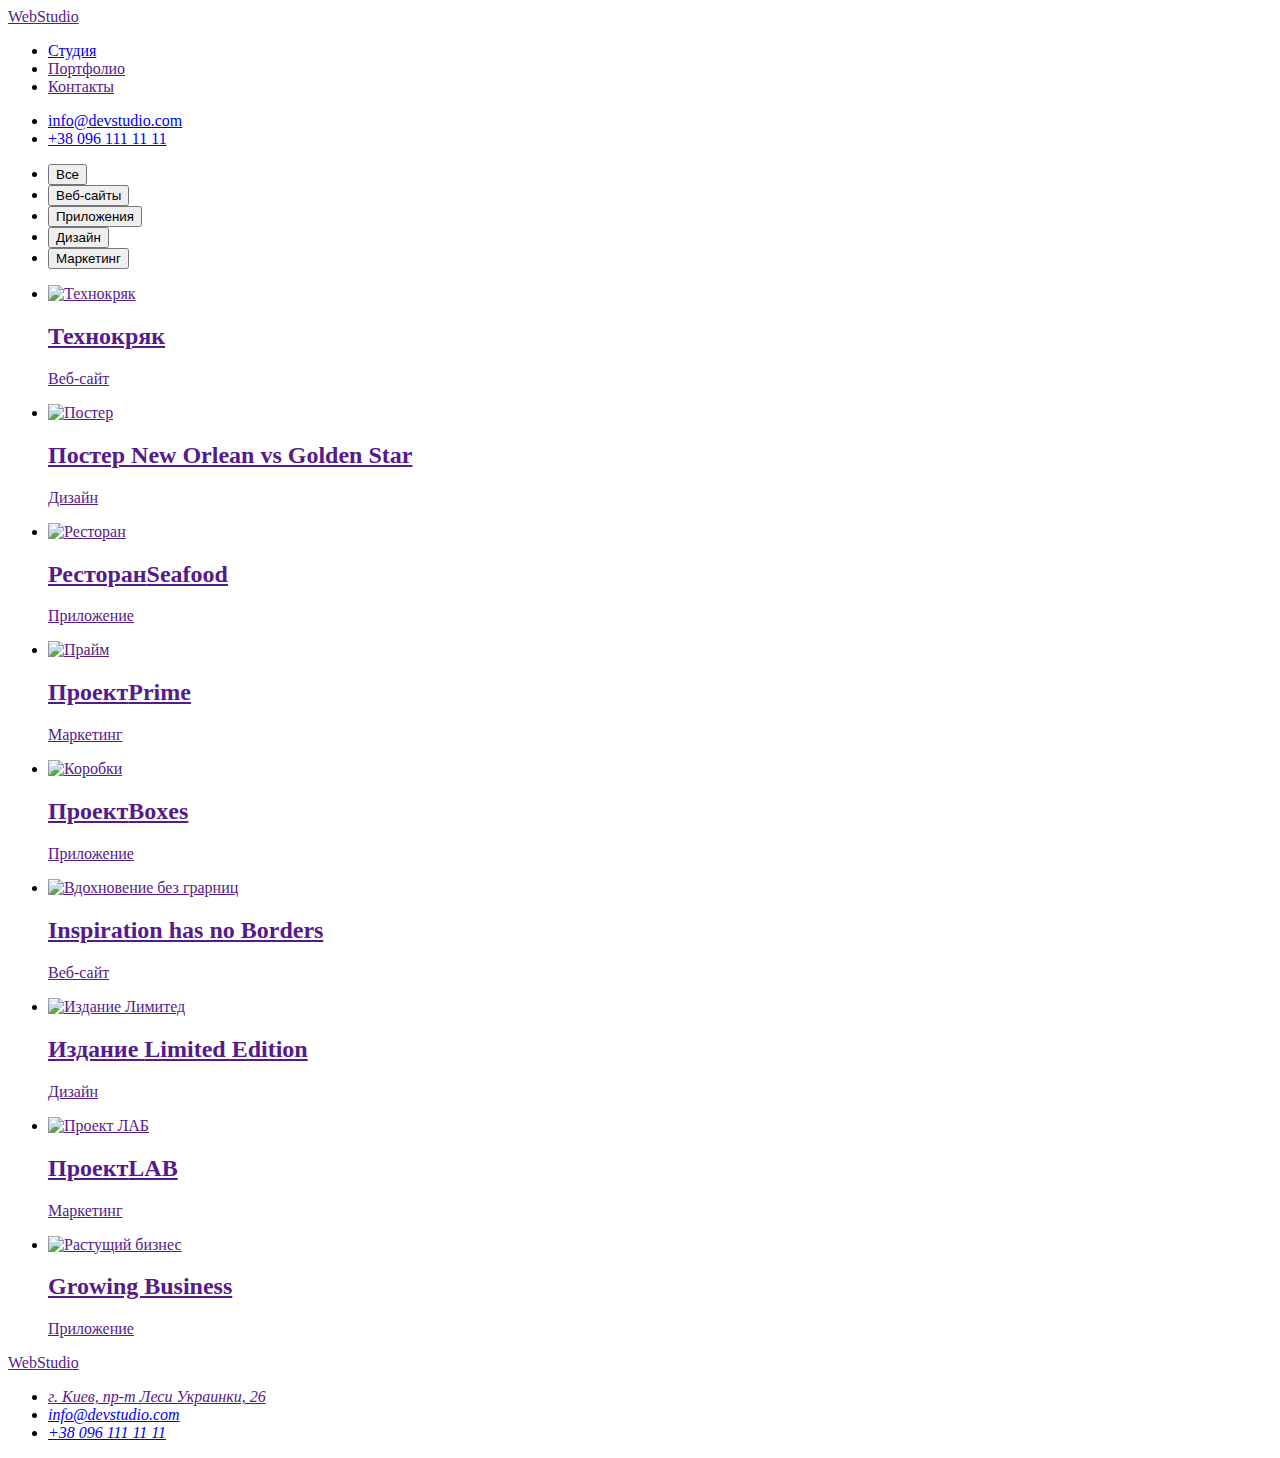
==== portfolio.html @ 0b183301 "Add files via upload" ====
<!DOCTYPE html>
<html lang="ru">

<head>
    <meta charset="UTF-8">
    <meta http-equiv="X-UA-Compatible" content="IE=edge">
    <meta name="viewport" content="width=device-width, initial-scale=1.0">
    <title>WebStudio</title>
    <link rel="preconnect" href="https://fonts.googleapis.com">
    <link rel="preconnect" href="https://fonts.gstatic.com" crossorigin>
    <link
        href="https://fonts.googleapis.com/css2?family=Raleway:wght@700&family=Roboto:wght@400;500;700;900&display=swap"
        rel="stylesheet">
    <link rel="stylesheet" href="https://cdnjs.cloudflare.com/ajax/libs/modern-normalize/1.1.0/modern-normalize.min.css"
            integrity="sha512-wpPYUAdjBVSE4KJnH1VR1HeZfpl1ub8YT/NKx4PuQ5NmX2tKuGu6U/JRp5y+Y8XG2tV+wKQpNHVUX03MfMFn9Q=="
            crossorigin="anonymous" referrerpolicy="no-referrer" />
    <link rel="stylesheet" href="./css/styles.css">
</head>
<body>
    <header class="header">
        <header class="header">
            <nav class="navigation">
                <a class="logo link" href="" lang="en">Web<span class="colorchange">Studio</span></a>
            <ul class="nav-list list">
                <li class="nav-list-item">
                    <a class="nav-list-link link" href="index.html">Студия</a>
                </li>
                <li class="nav-list-item">
                    <a class="nav-list-link link current" href="">Портфолио</a>
                </li>
                <li class="nav-list-item">
                    <a class="nav-list-link link" href="">Контакты</a>
                </li>
            </ul>
        </nav>
        <ul class="contact-list list">
            <li><a class="contact-mail link" href="mailto:info@devstudio.com">info@devstudio.com</a></li>
            <li><a class="contact-number link" href="tel:+38096111111">+38 096 111 11 11</a></li>
        </ul>
    </header>
    <main>
        <section class="hero-portfolio">
            <h1 hidden>Портфолио</h1>
            <ul class="filter-list list">
                <li><button class="filter-btn" type="button">Все</button></li>
                <li><button class="filter-btn" type="button">Веб-сайты</button></li>
                <li><button class="filter-btn" type="button">Приложения</button></li>
                <li><button class="filter-btn" type="button">Дизайн</button></li>
                <li><button class="filter-btn" type="button">Маркетинг</button></li>
            </ul>
            <ul class="project-list list">
                <li><a class="link" href="">
                    <img src="./images/imgportfolio/technokpiak.jpg" alt="Технокряк" width="370" height="294">
                    <h2 class="subtittle">Технокряк</h2>
                    <p class="text">Веб-сайт</p>
                    </a>
                </li>
                <li><a class="link" href="">
                    <img src="./images/imgportfolio/neworlean.jpg" alt="Постер" width="370" height="294">
                    <h2 class="subtittle">Постер <span lang="en">New Orlean vs Golden Star</span></h2>
                    <p class="text">Дизайн</p>
                    </a>
                </li>
                <li><a class="link" href="">
                    <img src="./images/imgportfolio/seafood.jpg" alt="Ресторан" width="370" height="294">
                    <h2 class="subtittle">Ресторан<span lang="en">Seafood</span></h2>
                    <p class="text">Приложение</p>
                    </a>
                    </li>
                <li><a class="link" href="">
                    <img src="./images/imgportfolio/prime.jpg" alt="Прайм" width="370" height="294">
                    <h2 class="subtittle">Проект<span lang="en">Prime</span></h2>
                    <p class="text">Маркетинг</p>
                    </a>
                </li>
                <li><a class="link" href="">
                    <img src="./images/imgportfolio/boxes.jpg" alt="Коробки" width="370" height="294">
                    <h2 class="subtittle">Проект<span lang="en">Boxes</span></h2>
                    <p class="text">Приложение</p>
                    </a>
                </li>
                <li><a class="link" href="">
                    <img src="./images/imgportfolio/inspiration.jpg" alt="Вдохновение без грарниц" width="370" height="294">
                    <h2 class="subtittle"><span lang="en">Inspiration has no Borders</span></h2>
                    <p class="text">Веб-сайт</p>
                    </a>
                </li>
                <li><a class="link" href="">
                    <img src="./images/imgportfolio/limited.jpg" alt="Издание Лимитед" width="370" height="294">
                    <h2 class="subtittle">Издание <span lang="en">Limited Edition</span></h2>
                    <p class="text">Дизайн</p>
                    </a>
                </li>
                <li><a class="link" href="">
                    <img src="./images/imgportfolio/lab.jpg" alt="Проект ЛАБ" width="370" height="294">
                    <h2 class="subtittle">Проект<span lang="en">LAB</span></h2>
                    <p class="text">Маркетинг</p>
                    </a>
                </li>
                <li><a class="link" href="">
                    <img src="./images/imgportfolio/growing.jpg" alt="Растущий бизнес" width="370" height="294">
                    <h2 class="subtittle"><span lang="en">Growing Business</span></h2>
                    <p class="text">Приложение</p>
                    </a>
                </li>
            </ul>
        </section>
    </main>
    <footer class="footer">
        <a class="logo link" href="" lang="en">Web<span class="colorchange2">Studio</span></a>
        <address>
            <ul class="adress-list list">
                <li><a class="adress link" href="">г. Киев, пр-т Леси Украинки, 26</a></li>
                <li><a class="contact-mail link" href="mailto:info@devstudio.com">info@devstudio.com</a></li>
                <li><a class="contact-number link" href="tel:+38096111111">+38 096 111 11 11</a></li>
            </ul>
        </address>
    </footer>
    
    </body>
    
    </html>
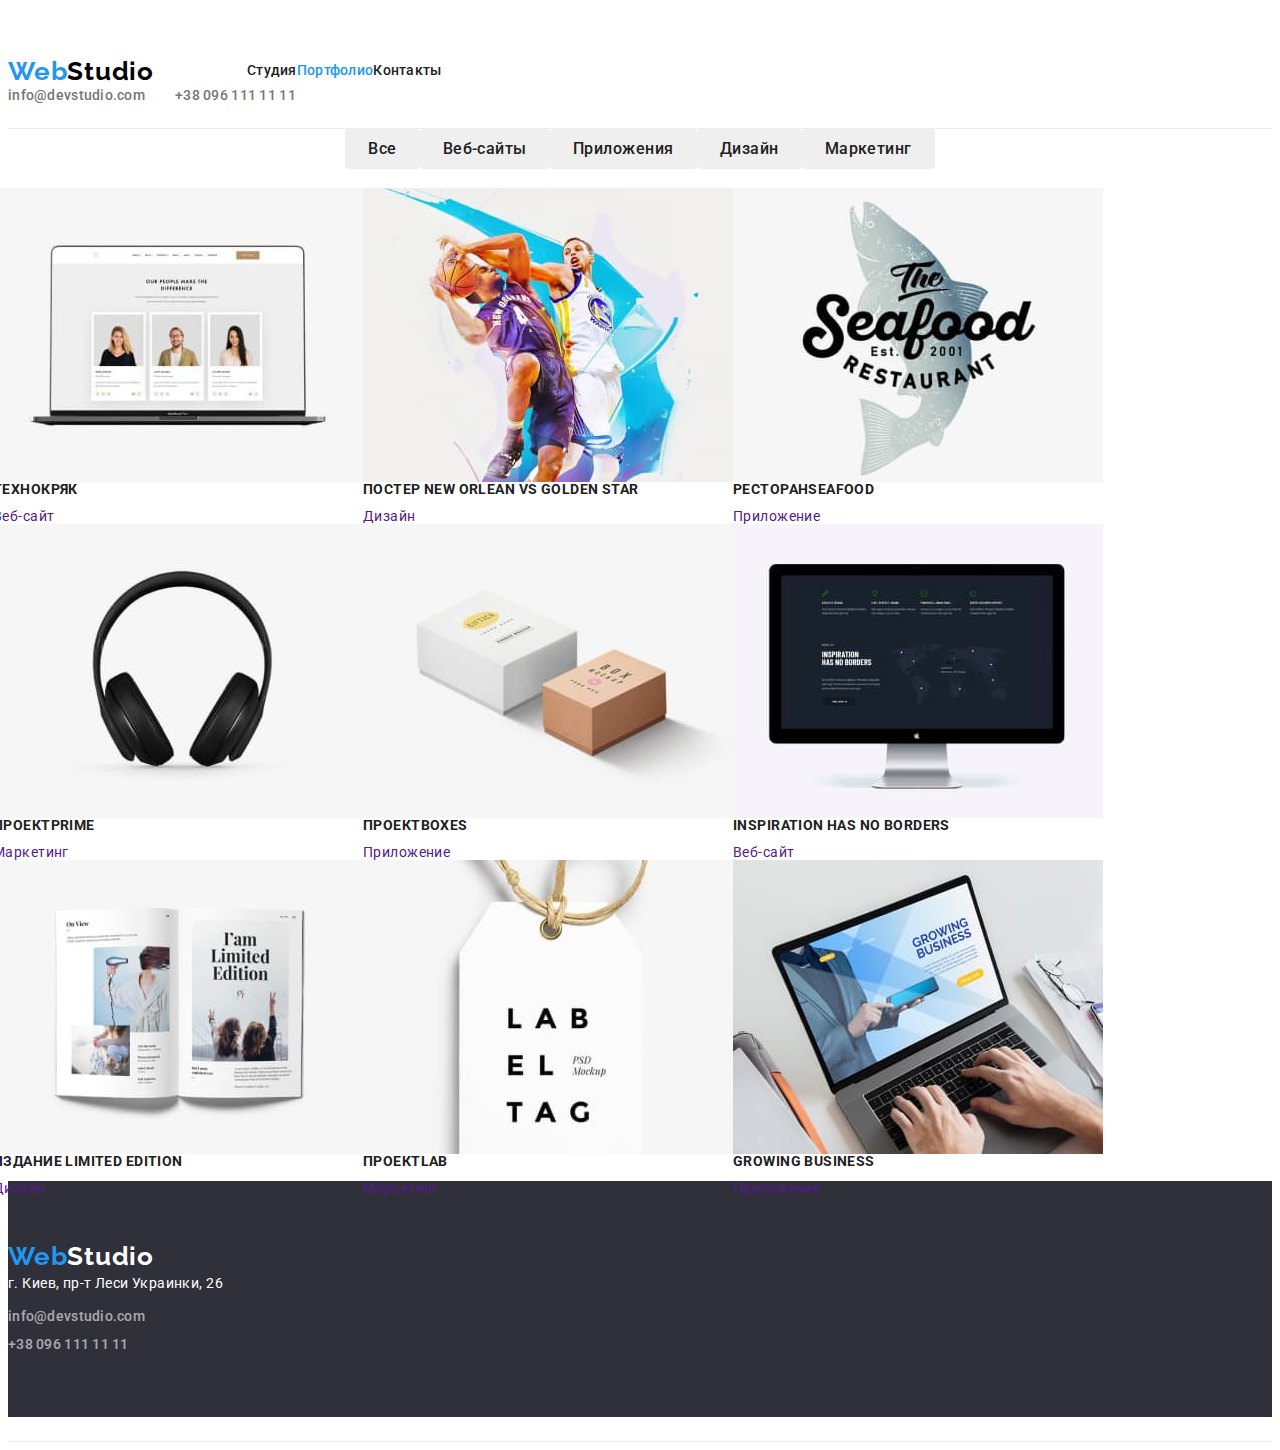
==== commit 881cfae5: "updated all" ====
--- a/portfolio.html
+++ b/portfolio.html
@@ -116,7 +116,5 @@
             </ul>
         </address>
     </footer>
-    
     </body>
-    
     </html>
--- a/css/styles.css
+++ b/css/styles.css
@@ -0,0 +1,384 @@
+:root {
+    --primary-font-family:'Roboto',
+        sans-serif;
+    --secondary-font-family:'Raleway',
+        sans-serif;
+    --primary-text-color-theme-light: #757575;
+    --secondary-text-color-theme-light: #212121;
+    --primary-text-color-theme-dark: #FFFFFF99;
+    --secondary-text-color-theme-dark: #FFFFFF;
+    --accent-color: #2196F3;
+    --logo-text-color-top: #000000;
+    --primary-background-color: #FFFFFF;
+    --secondary-backround-color: #2F303A;
+    --section-backround-colour: #F5F4FA;
+    --border-color: #EEEEEE;
+}
+
+body {
+    font-family: var(--primary-font-family);
+    font-size: 14px;
+    letter-spacing: 0.03em;
+    color: var(--primary-text-color-theme-light);
+    background-color: var(--primary-background-color);
+}
+
+h1, h2, h3, p {
+    margin-top: 0px;
+    margin-bottom: 0px;
+}
+
+ul, ol {
+    margin-top: 0px;
+    margin-bottom: 0;
+    padding-left: 0;
+}
+
+img {
+    display: block;
+}
+
+.section {
+    padding: 94px 0px;
+}
+
+/*===HEADER===*/
+
+.header {
+    padding-top: 24px;
+    padding-bottom: 24px;
+    border-bottom: 1px solid #ececec;
+}
+.container {
+    width: 1200px;
+    padding-left: 15px;
+    padding-right: 15px;
+    margin-left: auto;
+    margin-right: auto;
+}
+.header-container {
+    display: flex;
+    align-items: center;
+}
+
+.navigation {
+    display: flex;
+}
+
+.nav-list {
+    display: flex;
+    align-items: center;
+}
+
+.list {
+    list-style: none;
+}
+
+.link {
+    text-decoration: none;
+}
+
+.logo {
+    margin-right: 93px;
+    font-family: var(--secondary-font-family);
+    font-weight: 700;
+    font-size: 26px;
+    line-height: 1.19;
+    letter-spacing: 0.03em;
+    color: var(--accent-color);
+}
+
+.colorchange {
+    color:var(--logo-text-color-top);
+}
+
+.nav-list .item +.item {
+    margin-left: 50px;
+}
+
+.nav-list-link {
+    display: block;
+    
+    font-weight: 500;
+    font-size: 14px;
+    line-height: 1.14;
+    letter-spacing: 0.02em;
+    color: var(--secondary-text-color-theme-light);
+}
+
+.nav-list-link:hover,
+.nav-list-link:focus,
+.contact-mail:hover,
+.contact-number:hover,
+.nav-list .link.current {
+  color: var(--accent-color);
+}
+
+.contact-list {
+    display: flex;
+    margin-left: auto;
+}
+
+.contact-mail,
+.contact-number {
+    font-weight: 500;
+    line-height: 1.14;
+    letter-spacing: 0.02em;
+    color: var(--primary-text-color-theme-light);
+}
+
+.contact-mail {
+    margin-right: 30px;
+}
+
+/*===HERO===*/
+
+.hero {
+    background-color: var(--secondary-backround-color);
+}
+
+.section .hero {
+    padding: 200px 0px;
+    text-align: center;
+}
+
+.main-tittle {
+    margin: 0 auto 30px auto;
+    max-width: 696px;
+    font-weight: 900;
+    font-size: 44px;
+    line-height: 1.36;
+    letter-spacing: 0.06em;
+    text-align: center;
+    text-transform: uppercase;
+    color: var(--secondary-text-color-theme-dark);
+}
+
+.modal-btn {
+    display: block;
+    min-width: 200px;
+    min-height: 50px;
+    padding: 10px 32px;
+    margin: 0px auto;
+    border: none;
+    background: var(--accent-color);
+    box-shadow: 0px 4px 4px rgba(0, 0, 0, 0.15);
+    border-radius: 4px;
+    cursor: pointer;
+    
+    font-family: var(--primary-font-family);
+    font-weight: 700;
+    font-size: 16px;
+    line-height: 1.88;
+    text-align: center;
+    letter-spacing: 0.06em;
+    color: var(--primary-background-color);
+}
+
+/*===FEATURE===*/
+
+.feature-list {
+    display: flex;
+}
+
+.feature-item {
+    width: calc((100% - 120px) / 4);
+}
+
+.feature-item:not(:last-child) {
+    margin-right: 30px;
+}
+
+.subtittle {
+    margin-bottom: 10px;
+    
+    font-weight: 700;
+    font-size: 14px;
+    line-height: 1.14;
+    text-transform: uppercase;
+    color: var(--secondary-text-color-theme-light);
+}
+
+.feature-list .text {
+    font-size: 14px;
+    line-height: 1.71;
+    letter-spacing: 0.03em;
+}
+
+
+/*===SERVICE===*/
+
+
+.tittle {
+    margin-bottom: 50px;
+
+    font-weight: 700;
+    font-size: 36px;
+    line-height: 1.17;
+    text-align: center;
+    color: var(--secondary-text-color-theme-light);
+}
+
+.section.services {
+    padding-top: 0;
+}
+
+.services-list {
+    display: flex;
+    justify-content: space-between;
+}
+
+/*===TEAM===*/
+
+.team {
+    background-color: var(--section-backround-colour);
+}
+
+.team-list {
+    display: flex;
+    flex-wrap: wrap;
+    margin-left: -30px;
+    margin-top: -30px;
+}
+    
+.team-card {
+    flex-basis: calc((100% - 120px) / 4);
+    margin-left: 30px;
+    margin-top: 30 px;
+    border-bottom: 1px solid var(--border-color);
+}   
+
+.card {
+    margin-bottom: 30px;
+ }
+
+.team-list .name {
+    margin-bottom: 10px;
+    font-weight: 500;
+    font-size: 16px;
+    line-height: 1.19;
+    text-align: center;
+    letter-spacing: 0.03em;
+    color: var(--secondary-text-color-theme-light);
+}
+
+.team-list .text {
+    margin-bottom: 30px;
+    font-size: 16px;
+    line-height: 1.19;
+    text-align: center;
+    letter-spacing: 0.03em;
+}
+
+/*===Footer===*/
+
+.footer {
+    padding: 60px 0px;
+    background-color: var(--secondary-backround-color);
+}
+
+.footer-container .logo {
+    display: block;
+    margin-bottom: 20px;
+}
+
+.colorchange2 {
+    color: var(--primary-background-color);
+}
+
+.adress-list {
+    font-style: normal;
+    font-weight: 400;
+    font-size: 14px;
+    line-height: 1.71;
+    letter-spacing: 0.03em;
+}
+
+.adress-list .adress {
+    display: inline-block;
+    color: var(--secondary-text-color-theme-dark);
+    margin-bottom: 9px;
+}
+
+.adress-list .contact-mail,
+.adress-list .contact-number {
+    color: var(--primary-text-color-theme-dark);
+}
+
+.adress-list .contact-mail {
+    display: inline-block;
+    margin-bottom: 9px;
+}
+
+/*Портфолиио*/
+
+.filter-list {
+    display: flex;
+    justify-content: center;
+    align-self: flex-start;
+    margin-bottom: 34px;
+}
+
+.filter-list .filter + .filter {
+    margin-left: 8px;
+}
+
+.filter-btn {
+    display: inline-block;
+    padding: 6px 22px;
+    border: 1px solid transparent;
+    border-radius: 4px;
+    
+    font-family: var(--primary-font-family);
+    font-weight: 500;
+    font-size: 16px;
+    line-height: 1.62;    
+    text-align: center;
+    letter-spacing: 0.03em;
+    color: var(--secondary-text-color-theme-light);
+    cursor: pointer;
+}
+
+.filter-btn:hover,
+.filter-btn:focus,
+.filter-btn:active {
+    color: var(--secondary-text-color-theme-dark);
+    background-color: var(--accent-color);
+}
+
+.project-list {
+    display: flex;
+    flex-wrap: wrap;
+    margin: -15px;
+}
+
+.project {
+    width: calc((100 - 90px) / 3);
+    margin: 15px;
+    border-bottom: 1px solid var(--border-color);
+}
+
+.text-box {
+    padding: 20px 24px;
+}
+
+.text-box .subtittle {
+    font-weight: 700;
+    font-size: 18px;
+    line-height: 2;
+    letter-spacing: 0.06em;
+    color: var(--secondary-text-color-theme-light);
+    text-transform: none;
+}
+
+.text-box .text {
+    font-weight: 400;
+    font-size: 16px;
+    line-height: 1.88;
+    color: var(--primary-text-color-theme-light);
+}
+
+
+
+
+
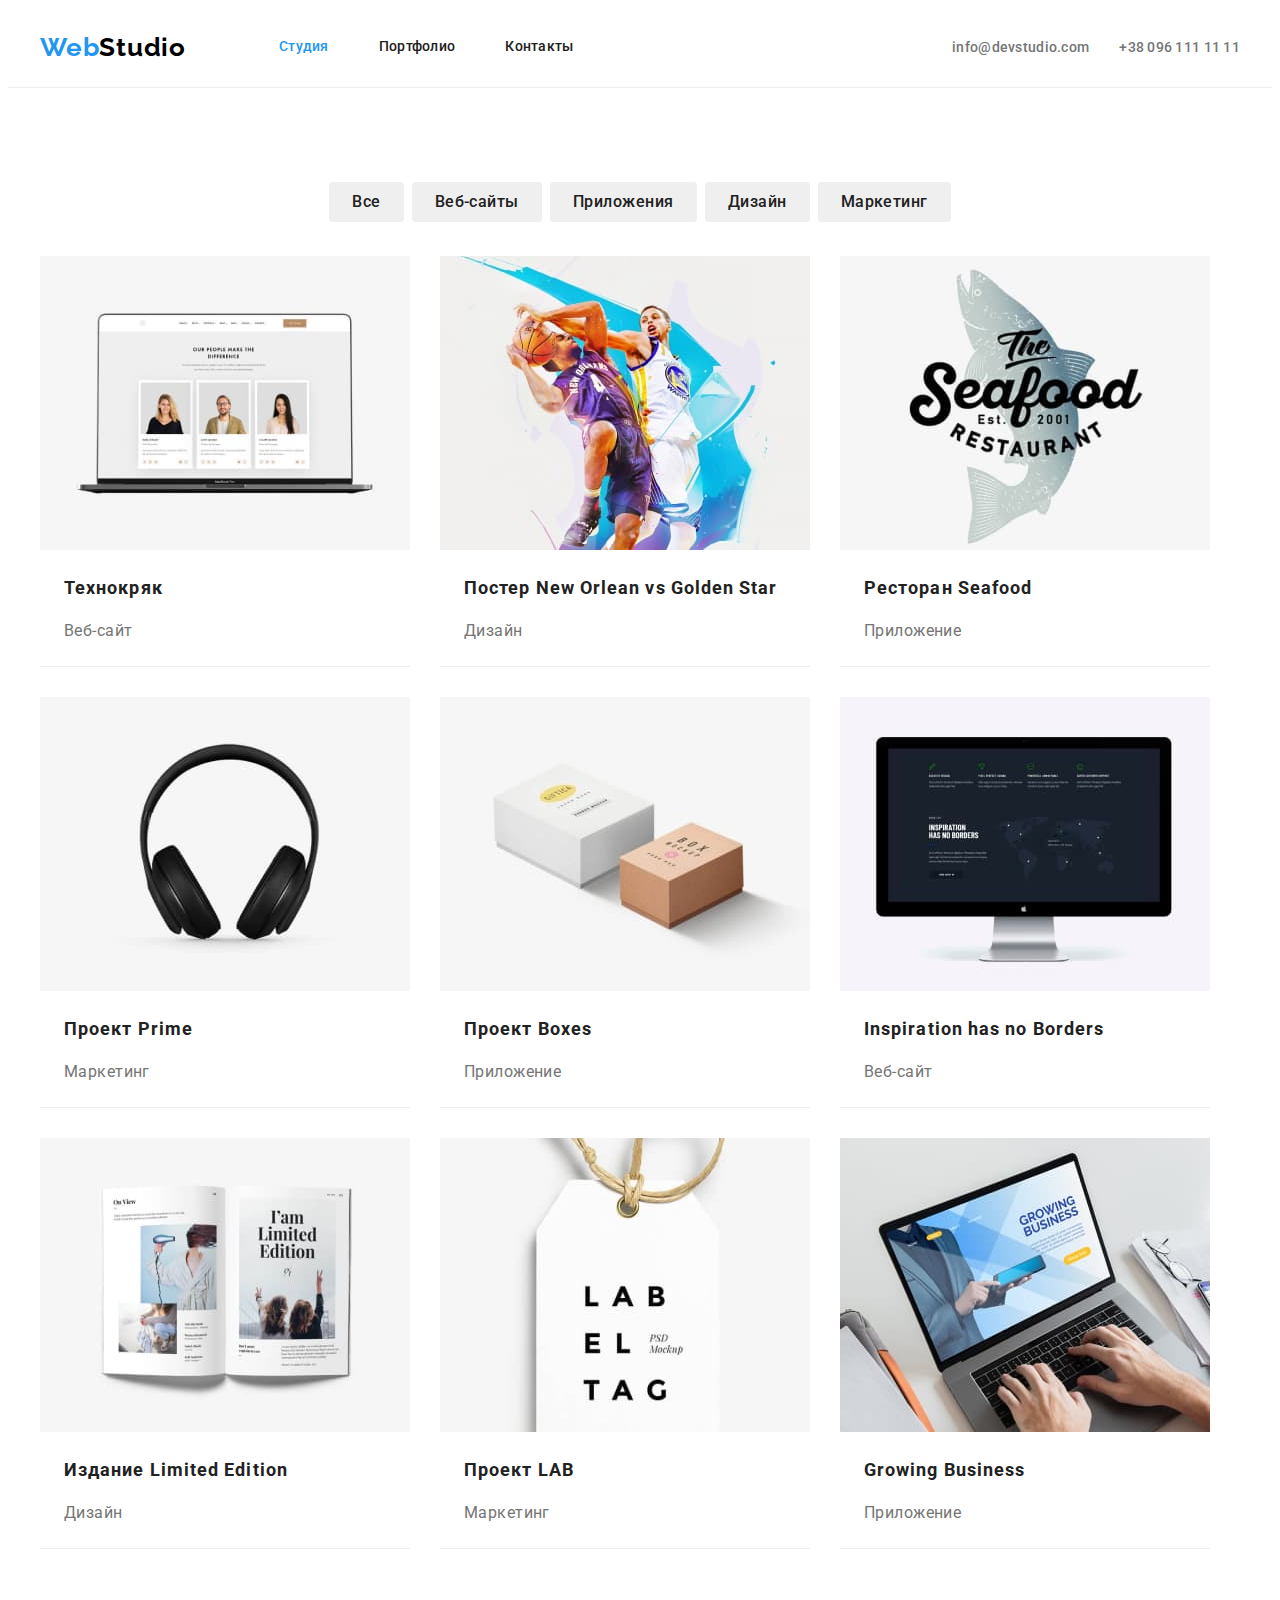
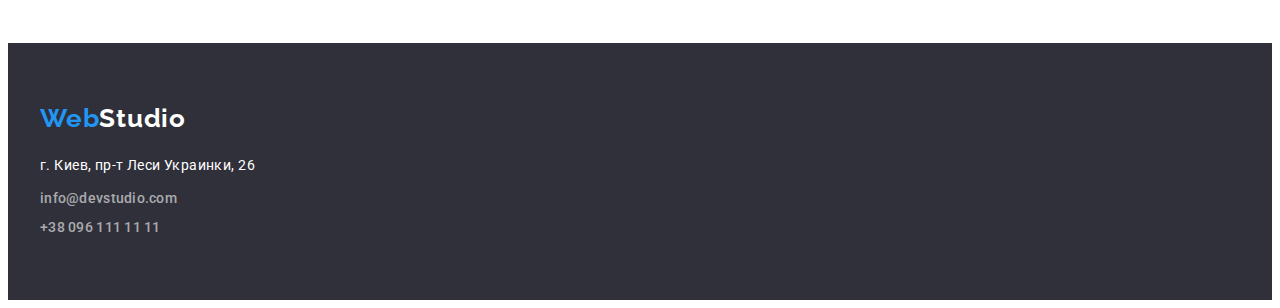
==== commit 3fd8f28a: "update all" ====
--- a/portfolio.html
+++ b/portfolio.html
@@ -18,103 +18,139 @@
 </head>
 <body>
     <header class="header">
-        <header class="header">
+        <div class="container header-container">
             <nav class="navigation">
                 <a class="logo link" href="" lang="en">Web<span class="colorchange">Studio</span></a>
-            <ul class="nav-list list">
-                <li class="nav-list-item">
-                    <a class="nav-list-link link" href="index.html">Студия</a>
-                </li>
-                <li class="nav-list-item">
-                    <a class="nav-list-link link current" href="">Портфолио</a>
-                </li>
-                <li class="nav-list-item">
-                    <a class="nav-list-link link" href="">Контакты</a>
-                </li>
+                <ul class="nav-list list">
+                    <li class="item">
+                        <a class="nav-list-link link current" href="">Студия</a>
+                    </li>
+                    <li class="item">
+                        <a class="nav-list-link link" href="./portfolio.html">Портфолио</a>
+                    </li>
+                    <li class="item">
+                        <a class="nav-list-link link" href="">Контакты</a>
+                    </li>
+                </ul>
+            </nav>
+            <ul class="contact-list list">
+                <li><a class="contact-mail link" href="mailto:info@devstudio.com">info@devstudio.com</a></li>
+                <li><a class="contact-number link" href="tel:+38096111111">+38 096 111 11 11</a></li>
             </ul>
-        </nav>
-        <ul class="contact-list list">
-            <li><a class="contact-mail link" href="mailto:info@devstudio.com">info@devstudio.com</a></li>
-            <li><a class="contact-number link" href="tel:+38096111111">+38 096 111 11 11</a></li>
-        </ul>
-    </header>
+        </div>
+    </header> 
     <main>
-        <section class="hero-portfolio">
+        <section class="section hero-portfolio">
             <h1 hidden>Портфолио</h1>
-            <ul class="filter-list list">
-                <li><button class="filter-btn" type="button">Все</button></li>
-                <li><button class="filter-btn" type="button">Веб-сайты</button></li>
-                <li><button class="filter-btn" type="button">Приложения</button></li>
-                <li><button class="filter-btn" type="button">Дизайн</button></li>
-                <li><button class="filter-btn" type="button">Маркетинг</button></li>
-            </ul>
+            <div class="container filter-container">
+                <ul class="filter-list list">
+                    <li class="filter"><button class="filter-btn" type="button">Все</button></li>
+                    <li class="filter"><button class="filter-btn" type="button">Веб-сайты</button></li>
+                    <li class="filter"><button class="filter-btn" type="button">Приложения</button></li>
+                    <li class="filter"><button class="filter-btn" type="button">Дизайн</button></li>
+                    <li class="filter"><button class="filter-btn" type="button">Маркетинг</button></li>
+                </ul>
+           </div>
+            
+           <div class="container">
             <ul class="project-list list">
-                <li><a class="link" href="">
-                    <img src="./images/imgportfolio/technokpiak.jpg" alt="Технокряк" width="370" height="294">
-                    <h2 class="subtittle">Технокряк</h2>
-                    <p class="text">Веб-сайт</p>
+                <li class="project">
+                    <a class="link" href="">
+                        <img src="./images/imgportfolio/technokpiak.jpg" alt="Технокряк" width="370" height="294">
+                        <div class="text-box">
+                            <h2 class="subtittle">Технокряк</h2>
+                            <p class="text">Веб-сайт</p>
+                        </div>
                     </a>
                 </li>
-                <li><a class="link" href="">
-                    <img src="./images/imgportfolio/neworlean.jpg" alt="Постер" width="370" height="294">
-                    <h2 class="subtittle">Постер <span lang="en">New Orlean vs Golden Star</span></h2>
-                    <p class="text">Дизайн</p>
+                <li class="project">
+                    <a class="link" href="">
+                        <img src="./images/imgportfolio/neworlean.jpg" alt="Постер" width="370" height="294">
+                        <div class="text-box">
+                            <h2 class="subtittle">Постер<span lang="en"> New Orlean vs Golden Star</span></h2>
+                            <p class="text">Дизайн</p>
+                        </div>
                     </a>
                 </li>
-                <li><a class="link" href="">
-                    <img src="./images/imgportfolio/seafood.jpg" alt="Ресторан" width="370" height="294">
-                    <h2 class="subtittle">Ресторан<span lang="en">Seafood</span></h2>
-                    <p class="text">Приложение</p>
-                    </a>
-                    </li>
-                <li><a class="link" href="">
-                    <img src="./images/imgportfolio/prime.jpg" alt="Прайм" width="370" height="294">
-                    <h2 class="subtittle">Проект<span lang="en">Prime</span></h2>
-                    <p class="text">Маркетинг</p>
+                <li class="project"><a class="link" href="">
+                        <img src="./images/imgportfolio/seafood.jpg" alt="Ресторан" width="370" height="294">
+                        <div class="text-box">
+                            <h2 class="subtittle">Ресторан<span lang="en"> Seafood</span></h2>
+                            <p class="text">Приложение</p>
+                        </div>
                     </a>
                 </li>
-                <li><a class="link" href="">
-                    <img src="./images/imgportfolio/boxes.jpg" alt="Коробки" width="370" height="294">
-                    <h2 class="subtittle">Проект<span lang="en">Boxes</span></h2>
-                    <p class="text">Приложение</p>
+                <li class="project">
+                    <a class="link" href="">
+                        <img src="./images/imgportfolio/prime.jpg" alt="Прайм" width="370" height="294">
+                        <div class="text-box">
+                            <h2 class="subtittle">Проект<span lang="en"> Prime</span></h2>
+                            <p class="text">Маркетинг</p>
+                        </div>
                     </a>
                 </li>
-                <li><a class="link" href="">
-                    <img src="./images/imgportfolio/inspiration.jpg" alt="Вдохновение без грарниц" width="370" height="294">
-                    <h2 class="subtittle"><span lang="en">Inspiration has no Borders</span></h2>
-                    <p class="text">Веб-сайт</p>
+                <li class="project"><a class="link" href="">
+                        <img src="./images/imgportfolio/boxes.jpg" alt="Коробки" width="370" height="294">
+                        <div class="text-box">
+                            <h2 class="subtittle">Проект<span lang="en"> Boxes</span></h2>
+                            <p class="text">Приложение</p>
+                        </div>
                     </a>
                 </li>
-                <li><a class="link" href="">
-                    <img src="./images/imgportfolio/limited.jpg" alt="Издание Лимитед" width="370" height="294">
-                    <h2 class="subtittle">Издание <span lang="en">Limited Edition</span></h2>
-                    <p class="text">Дизайн</p>
+                <li class="project">
+                    <a class="link" href="">
+                        <img src="./images/imgportfolio/inspiration.jpg" alt="Вдохновение без грарниц" width="370" height="294">
+                        <div class="text-box">
+                            <h2 class="subtittle"><span lang="en">Inspiration has no Borders</span></h2>
+                            <p class="text">Веб-сайт</p>
+                        </div>
                     </a>
                 </li>
-                <li><a class="link" href="">
-                    <img src="./images/imgportfolio/lab.jpg" alt="Проект ЛАБ" width="370" height="294">
-                    <h2 class="subtittle">Проект<span lang="en">LAB</span></h2>
-                    <p class="text">Маркетинг</p>
+                <li class="project">
+                    <a class="link" href="">
+                        <img src="./images/imgportfolio/limited.jpg" alt="Издание Лимитед" width="370" height="294">
+                        <div class="text-box">
+                            <h2 class="subtittle">Издание<span lang="en"> Limited Edition</span></h2>
+                            <p class="text">Дизайн</p>
+                        </div>
                     </a>
                 </li>
-                <li><a class="link" href="">
-                    <img src="./images/imgportfolio/growing.jpg" alt="Растущий бизнес" width="370" height="294">
-                    <h2 class="subtittle"><span lang="en">Growing Business</span></h2>
-                    <p class="text">Приложение</p>
+                <li class="project">
+                    <a class="link" href="">
+                        <img src="./images/imgportfolio/lab.jpg" alt="Проект ЛАБ" width="370" height="294">
+                        <div class="text-box">
+                            <h2 class="subtittle">Проект<span lang="en"> LAB</span></h2>
+                            <p class="text">Маркетинг</p>
+                        </div>
+                    </a>
+                </li>
+                <li class="project">
+                    <a class="link" href="">
+                        <img src="./images/imgportfolio/growing.jpg" alt="Растущий бизнес" width="370" height="294">
+                        <div class="text-box">
+                            <h2 class="subtittle"><span lang="en">Growing Business</span></h2>
+                            <p class="text">Приложение</p>
+                        </div>
                     </a>
                 </li>
             </ul>
+            </div> 
         </section>
     </main>
-    <footer class="footer">
+<footer class="footer">
+    <div class="container footer-container">
         <a class="logo link" href="" lang="en">Web<span class="colorchange2">Studio</span></a>
         <address>
             <ul class="adress-list list">
-                <li><a class="adress link" href="">г. Киев, пр-т Леси Украинки, 26</a></li>
+                <li><a class="adress link" href="https://goo.gl/maps/C1mBxbA49cGfkKHG9" target="_blank" rel="noopener, noreferrer, nofollow" class="link-map link">г. Киев, пр-т Леси Украинки, 26</a></li>
                 <li><a class="contact-mail link" href="mailto:info@devstudio.com">info@devstudio.com</a></li>
                 <li><a class="contact-number link" href="tel:+38096111111">+38 096 111 11 11</a></li>
             </ul>
         </address>
-    </footer>
-    </body>
-    </html>
+    </div>
+
+</footer>
+
+</body>
+
+</html>
--- a/css/styles.css
+++ b/css/styles.css
@@ -70,6 +70,7 @@
     align-items: center;
 }
 
+
 .list {
     list-style: none;
 }
@@ -118,14 +119,13 @@
     display: flex;
     margin-left: auto;
 }
-
 .contact-mail,
 .contact-number {
     font-weight: 500;
     line-height: 1.14;
     letter-spacing: 0.02em;
     color: var(--primary-text-color-theme-light);
-}
+    }
 
 .contact-mail {
     margin-right: 30px;
@@ -140,6 +140,7 @@
 .section .hero {
     padding: 200px 0px;
     text-align: center;
+   
 }
 
 .main-tittle {
@@ -206,7 +207,7 @@
 }
 
 
-/*===SERVICE===*/
+/*===SERVICES===*/
 
 
 .tittle {
@@ -282,6 +283,7 @@
     margin-bottom: 20px;
 }
 
+
 .colorchange2 {
     color: var(--primary-background-color);
 }
@@ -292,6 +294,7 @@
     font-size: 14px;
     line-height: 1.71;
     letter-spacing: 0.03em;
+    
 }
 
 .adress-list .adress {
@@ -362,6 +365,7 @@
     padding: 20px 24px;
 }
 
+
 .text-box .subtittle {
     font-weight: 700;
     font-size: 18px;
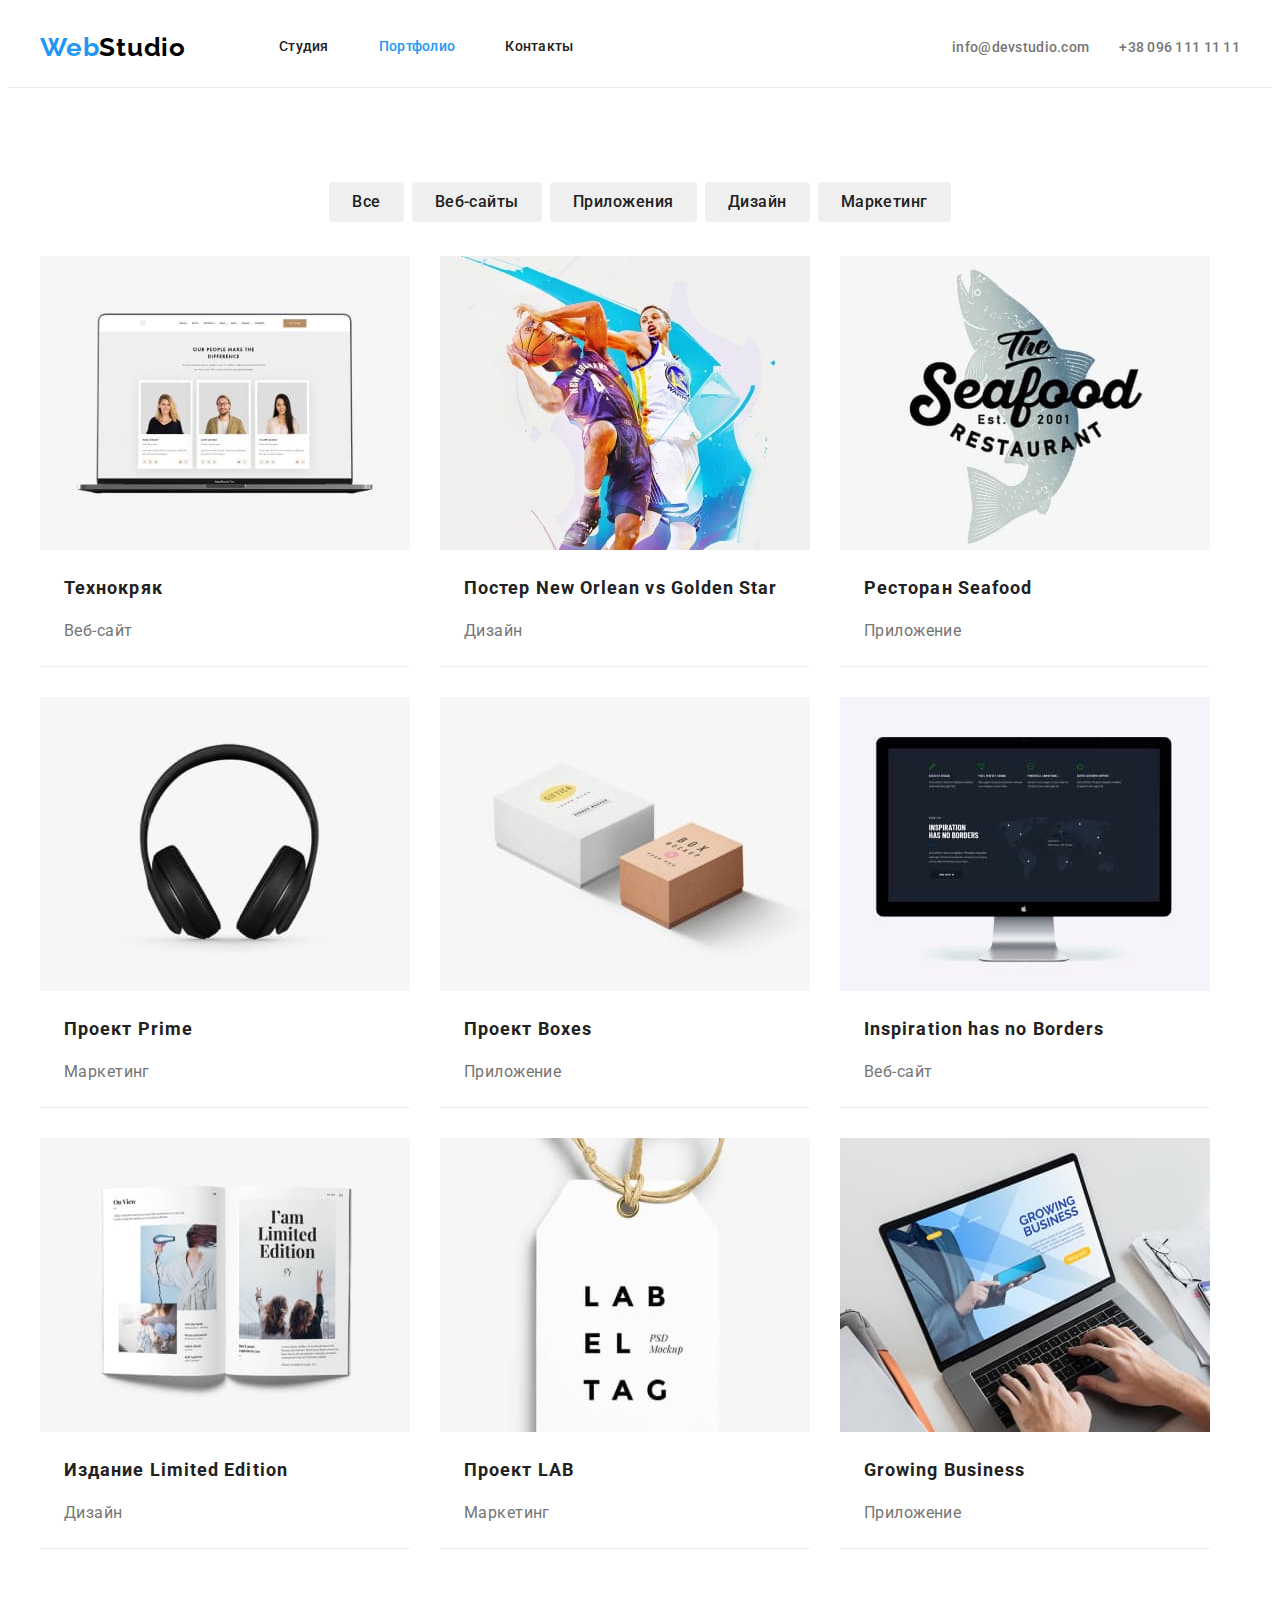
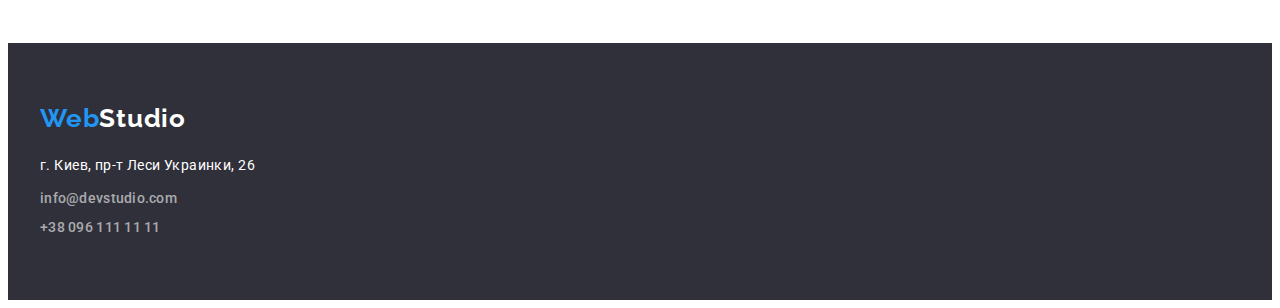
==== commit 7be58ca3: "update" ====
--- a/portfolio.html
+++ b/portfolio.html
@@ -23,10 +23,10 @@
                 <a class="logo link" href="" lang="en">Web<span class="colorchange">Studio</span></a>
                 <ul class="nav-list list">
                     <li class="item">
-                        <a class="nav-list-link link current" href="">Студия</a>
+                        <a class="nav-list-link link" href="">Студия</a>
                     </li>
                     <li class="item">
-                        <a class="nav-list-link link" href="./portfolio.html">Портфолио</a>
+                        <a class="nav-list-link link current" href="./portfolio.html">Портфолио</a>
                     </li>
                     <li class="item">
                         <a class="nav-list-link link" href="">Контакты</a>
@@ -142,7 +142,7 @@
         <a class="logo link" href="" lang="en">Web<span class="colorchange2">Studio</span></a>
         <address>
             <ul class="adress-list list">
-                <li><a class="adress link" href="https://goo.gl/maps/C1mBxbA49cGfkKHG9" target="_blank" rel="noopener, noreferrer, nofollow" class="link-map link">г. Киев, пр-т Леси Украинки, 26</a></li>
+                <li><a class="adress link" href="https://goo.gl/maps/C1mBxbA49cGfkKHG9" target="_blank" rel="noopener, noreferrer, nofollow">г. Киев, пр-т Леси Украинки, 26</a></li>
                 <li><a class="contact-mail link" href="mailto:info@devstudio.com">info@devstudio.com</a></li>
                 <li><a class="contact-number link" href="tel:+38096111111">+38 096 111 11 11</a></li>
             </ul>
--- a/css/styles.css
+++ b/css/styles.css
@@ -245,7 +245,7 @@
 .team-card {
     flex-basis: calc((100% - 120px) / 4);
     margin-left: 30px;
-    margin-top: 30 px;
+    margin-top: 30px;
     border-bottom: 1px solid var(--border-color);
 }   
 
@@ -356,7 +356,7 @@
 }
 
 .project {
-    width: calc((100 - 90px) / 3);
+    width: 370px;
     margin: 15px;
     border-bottom: 1px solid var(--border-color);
 }
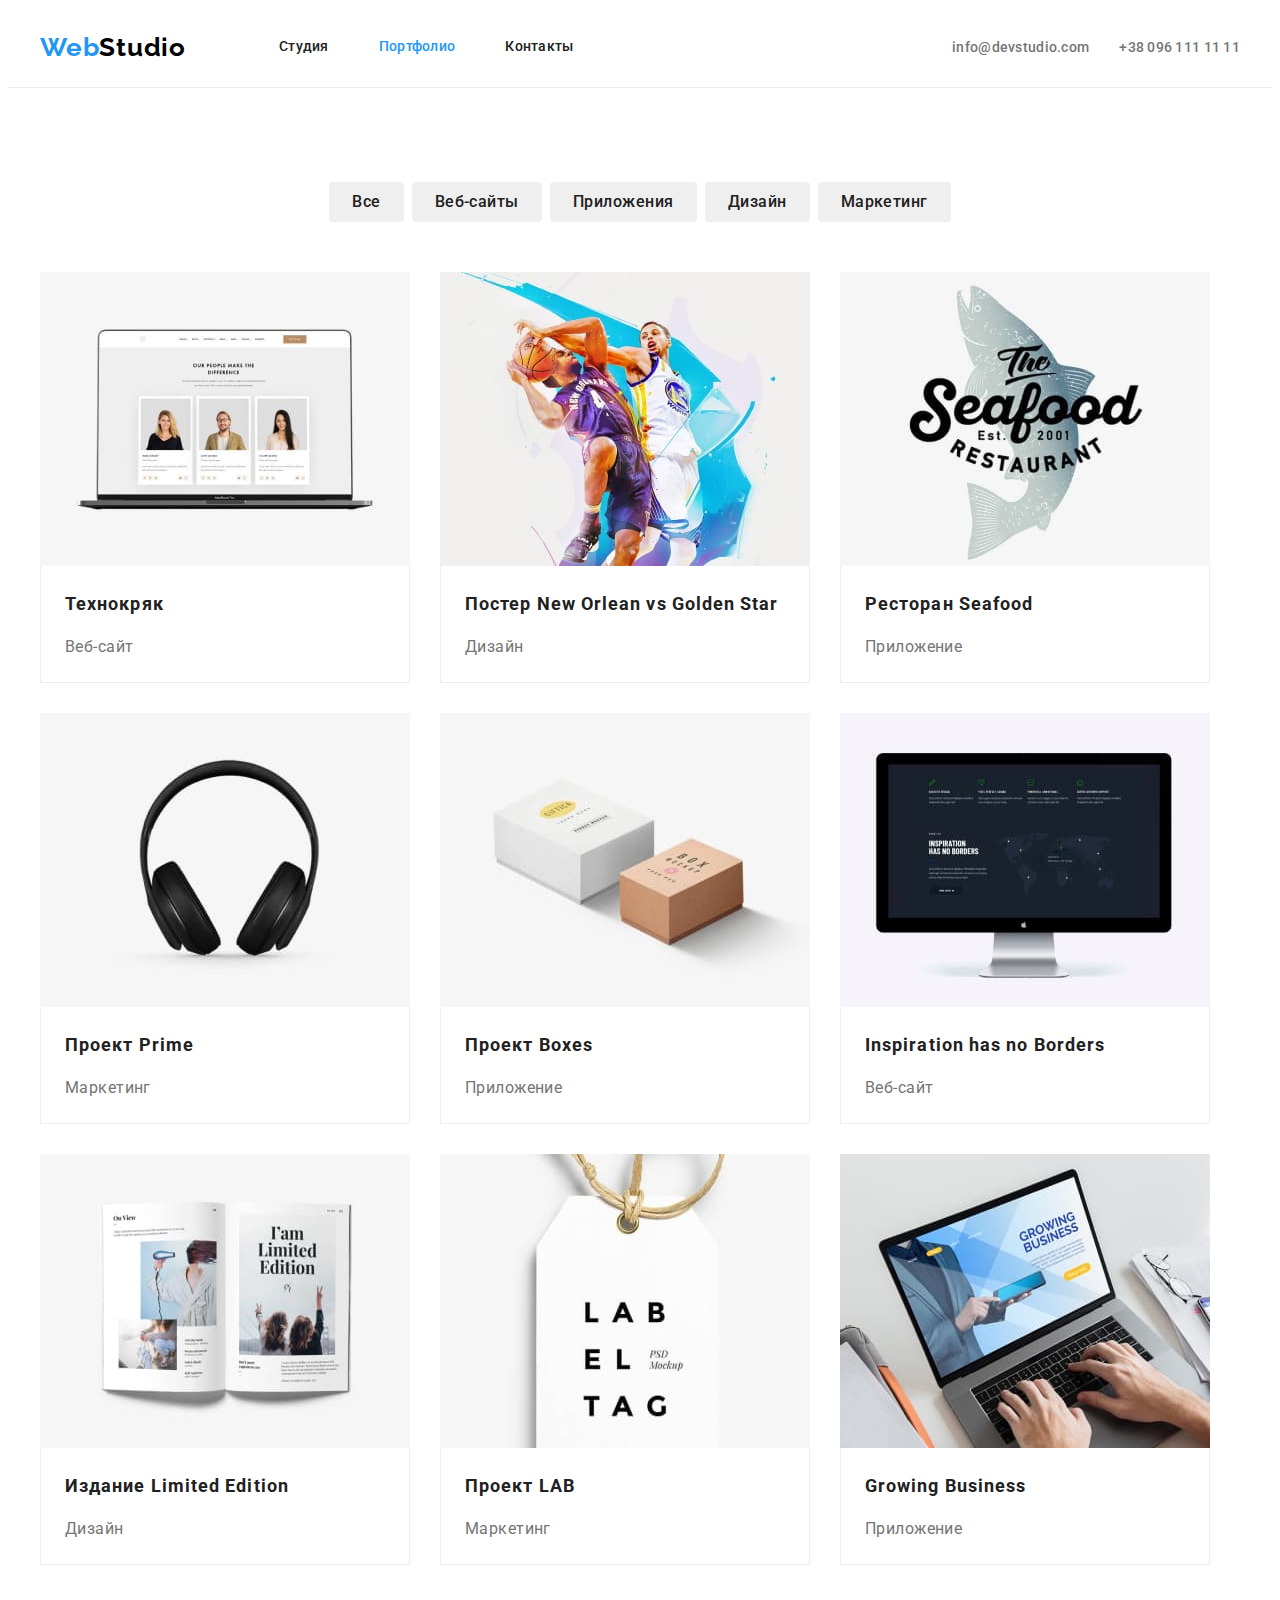
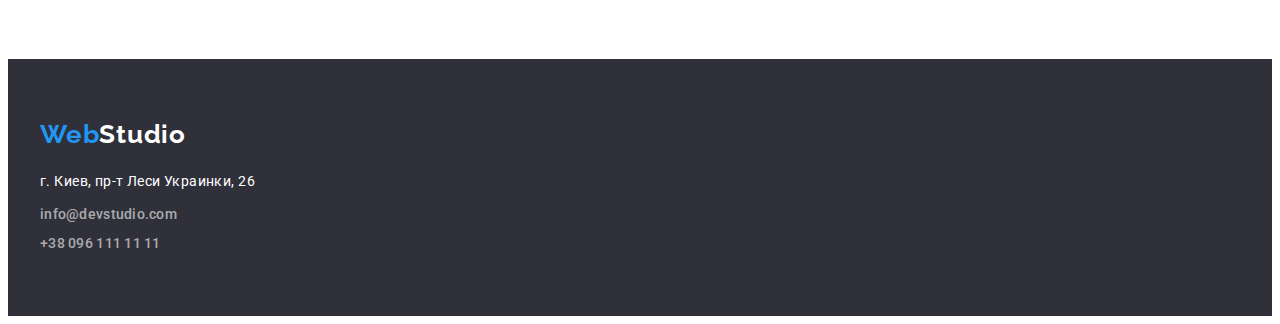
==== commit c2e0e06a: "update bug fixes" ====
--- a/portfolio.html
+++ b/portfolio.html
@@ -23,7 +23,7 @@
                 <a class="logo link" href="" lang="en">Web<span class="colorchange">Studio</span></a>
                 <ul class="nav-list list">
                     <li class="item">
-                        <a class="nav-list-link link" href="">Студия</a>
+                        <a class="nav-list-link link" href="./index.html">Студия</a>
                     </li>
                     <li class="item">
                         <a class="nav-list-link link current" href="./portfolio.html">Портфолио</a>
@@ -42,7 +42,7 @@
     <main>
         <section class="section hero-portfolio">
             <h1 hidden>Портфолио</h1>
-            <div class="container filter-container">
+            <div class="container">
                 <ul class="filter-list list">
                     <li class="filter"><button class="filter-btn" type="button">Все</button></li>
                     <li class="filter"><button class="filter-btn" type="button">Веб-сайты</button></li>
@@ -50,90 +50,88 @@
                     <li class="filter"><button class="filter-btn" type="button">Дизайн</button></li>
                     <li class="filter"><button class="filter-btn" type="button">Маркетинг</button></li>
                 </ul>
-           </div>
-            
-           <div class="container">
-            <ul class="project-list list">
-                <li class="project">
-                    <a class="link" href="">
+                <ul class="project-list list">
+                    <li class="project">
+                        <a class="link" href="">
                         <img src="./images/imgportfolio/technokpiak.jpg" alt="Технокряк" width="370" height="294">
                         <div class="text-box">
                             <h2 class="subtittle">Технокряк</h2>
                             <p class="text">Веб-сайт</p>
                         </div>
-                    </a>
-                </li>
-                <li class="project">
-                    <a class="link" href="">
+                        </a>
+                    </li>
+                    <li class="project">
+                        <a class="link" href="">
                         <img src="./images/imgportfolio/neworlean.jpg" alt="Постер" width="370" height="294">
                         <div class="text-box">
                             <h2 class="subtittle">Постер<span lang="en"> New Orlean vs Golden Star</span></h2>
                             <p class="text">Дизайн</p>
                         </div>
-                    </a>
-                </li>
-                <li class="project"><a class="link" href="">
+                        </a>
+                    </li>
+                    <li class="project">
+                        <a class="link" href="">
                         <img src="./images/imgportfolio/seafood.jpg" alt="Ресторан" width="370" height="294">
                         <div class="text-box">
                             <h2 class="subtittle">Ресторан<span lang="en"> Seafood</span></h2>
                             <p class="text">Приложение</p>
                         </div>
-                    </a>
-                </li>
-                <li class="project">
-                    <a class="link" href="">
+                        </a>
+                    </li>
+                    <li class="project">
+                        <a class="link" href="">
                         <img src="./images/imgportfolio/prime.jpg" alt="Прайм" width="370" height="294">
                         <div class="text-box">
                             <h2 class="subtittle">Проект<span lang="en"> Prime</span></h2>
                             <p class="text">Маркетинг</p>
                         </div>
-                    </a>
-                </li>
-                <li class="project"><a class="link" href="">
+                        </a>
+                    </li>
+                    <li class="project"><a class="link" href="">
                         <img src="./images/imgportfolio/boxes.jpg" alt="Коробки" width="370" height="294">
                         <div class="text-box">
                             <h2 class="subtittle">Проект<span lang="en"> Boxes</span></h2>
                             <p class="text">Приложение</p>
                         </div>
-                    </a>
-                </li>
-                <li class="project">
-                    <a class="link" href="">
+                        </a>
+                    </li>
+                    <li class="project">
+                        <a class="link" href="">
                         <img src="./images/imgportfolio/inspiration.jpg" alt="Вдохновение без грарниц" width="370" height="294">
                         <div class="text-box">
                             <h2 class="subtittle"><span lang="en">Inspiration has no Borders</span></h2>
                             <p class="text">Веб-сайт</p>
                         </div>
-                    </a>
-                </li>
-                <li class="project">
-                    <a class="link" href="">
+                        </a>
+                    </li>
+                    <li class="project">
+                        <a class="link" href="">
                         <img src="./images/imgportfolio/limited.jpg" alt="Издание Лимитед" width="370" height="294">
                         <div class="text-box">
                             <h2 class="subtittle">Издание<span lang="en"> Limited Edition</span></h2>
                             <p class="text">Дизайн</p>
                         </div>
-                    </a>
-                </li>
-                <li class="project">
-                    <a class="link" href="">
+                        </a>
+                    </li>
+                    <li class="project">
+                        <a class="link" href="">
                         <img src="./images/imgportfolio/lab.jpg" alt="Проект ЛАБ" width="370" height="294">
                         <div class="text-box">
                             <h2 class="subtittle">Проект<span lang="en"> LAB</span></h2>
                             <p class="text">Маркетинг</p>
                         </div>
-                    </a>
-                </li>
-                <li class="project">
-                    <a class="link" href="">
+                        </a>
+                    </li>
+                    <li class="project">
+                        <a class="link" href="">
                         <img src="./images/imgportfolio/growing.jpg" alt="Растущий бизнес" width="370" height="294">
                         <div class="text-box">
                             <h2 class="subtittle"><span lang="en">Growing Business</span></h2>
                             <p class="text">Приложение</p>
                         </div>
-                    </a>
-                </li>
-            </ul>
+                        </a>
+                    </li>
+                </ul>
             </div> 
         </section>
     </main>
--- a/css/styles.css
+++ b/css/styles.css
@@ -13,6 +13,7 @@
     --secondary-backround-color: #2F303A;
     --section-backround-colour: #F5F4FA;
     --border-color: #EEEEEE;
+    --backround-card:#F5F4FA;
 }
 
 body {
@@ -135,9 +136,6 @@
 
 .hero {
     background-color: var(--secondary-backround-color);
-}
-
-.section .hero {
     padding: 200px 0px;
     text-align: center;
    
@@ -246,7 +244,8 @@
     flex-basis: calc((100% - 120px) / 4);
     margin-left: 30px;
     margin-top: 30px;
-    border-bottom: 1px solid var(--border-color);
+    box-shadow: 0px 4px 4px 0px #00000040;
+    background: var(--backround-card);
 }   
 
 .card {
@@ -319,7 +318,7 @@
     display: flex;
     justify-content: center;
     align-self: flex-start;
-    margin-bottom: 34px;
+    margin-bottom: 50px;
 }
 
 .filter-list .filter + .filter {
@@ -358,11 +357,14 @@
 .project {
     width: 370px;
     margin: 15px;
-    border-bottom: 1px solid var(--border-color);
+   
 }
 
 .text-box {
     padding: 20px 24px;
+    border-left: 1px solid var(--border-color);
+    border-right: 1px solid var(--border-color);
+    border-bottom: 1px solid var(--border-color);
 }
 
 
